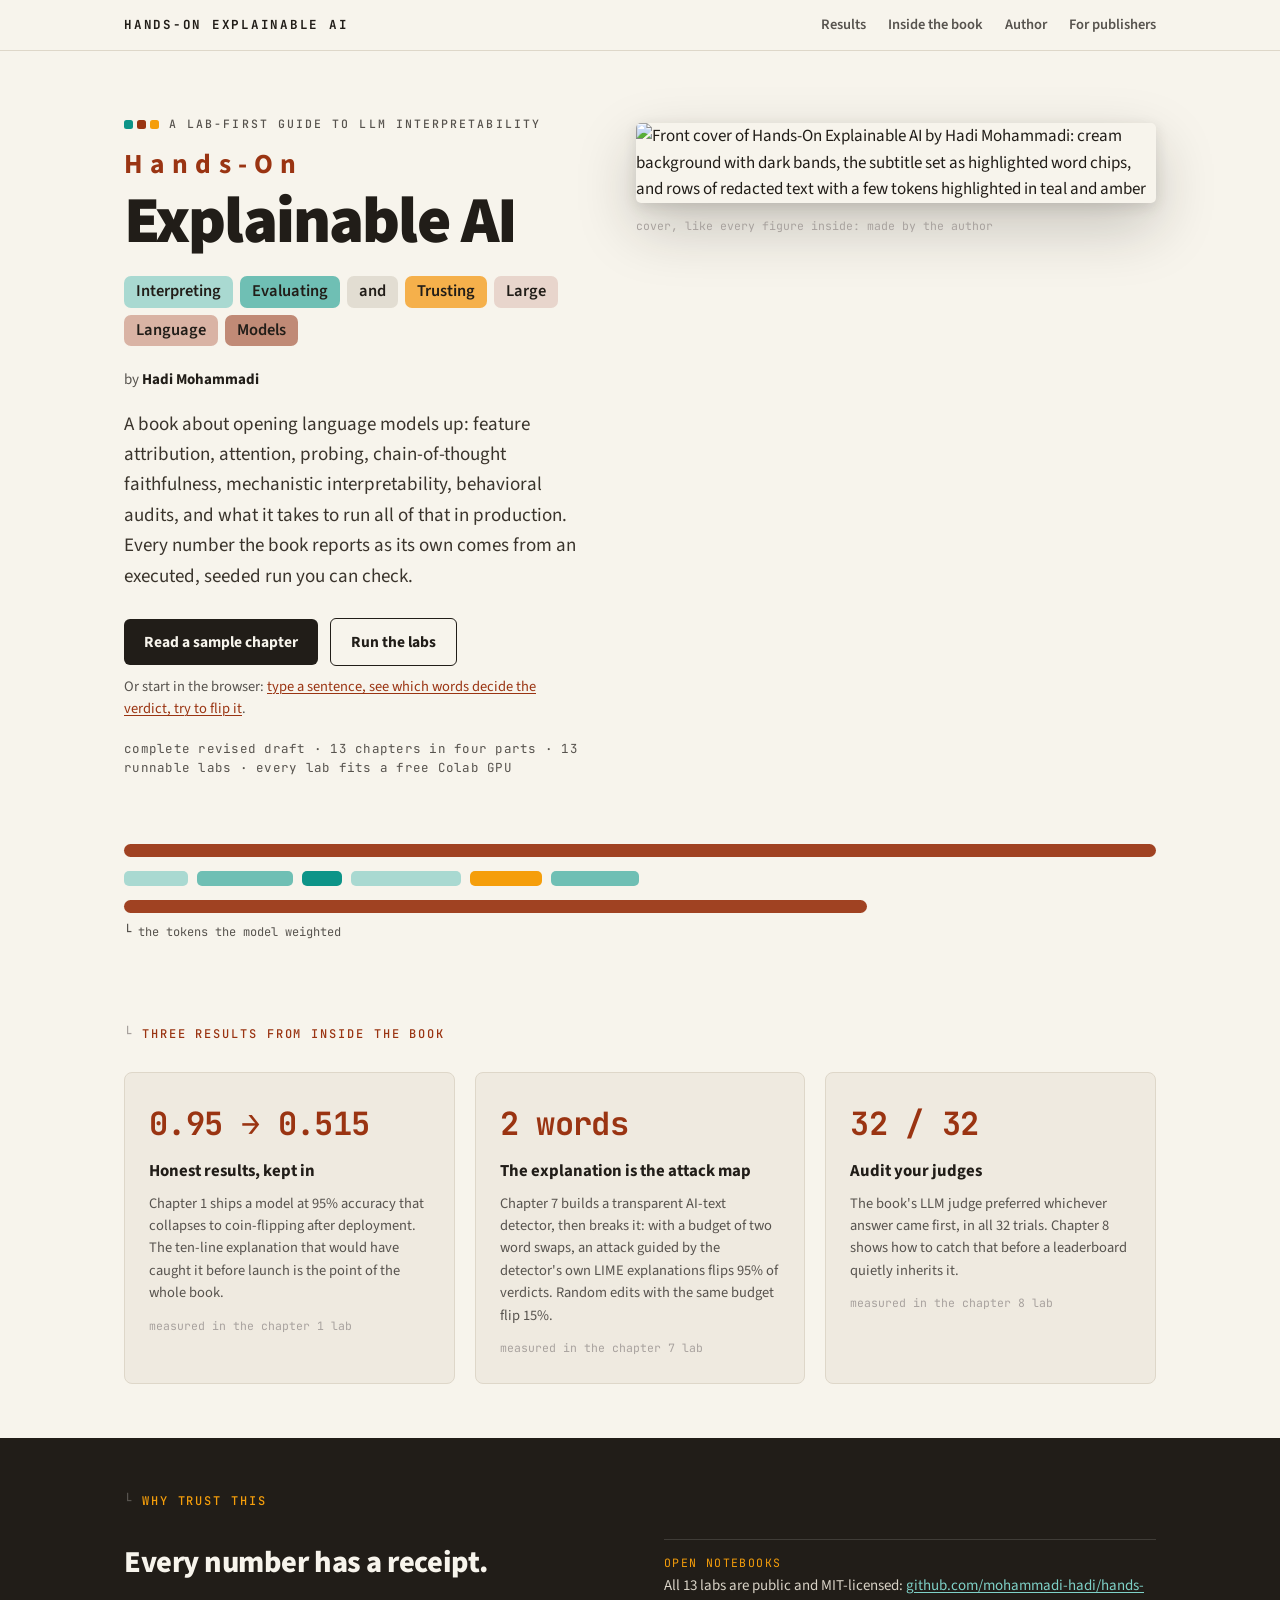
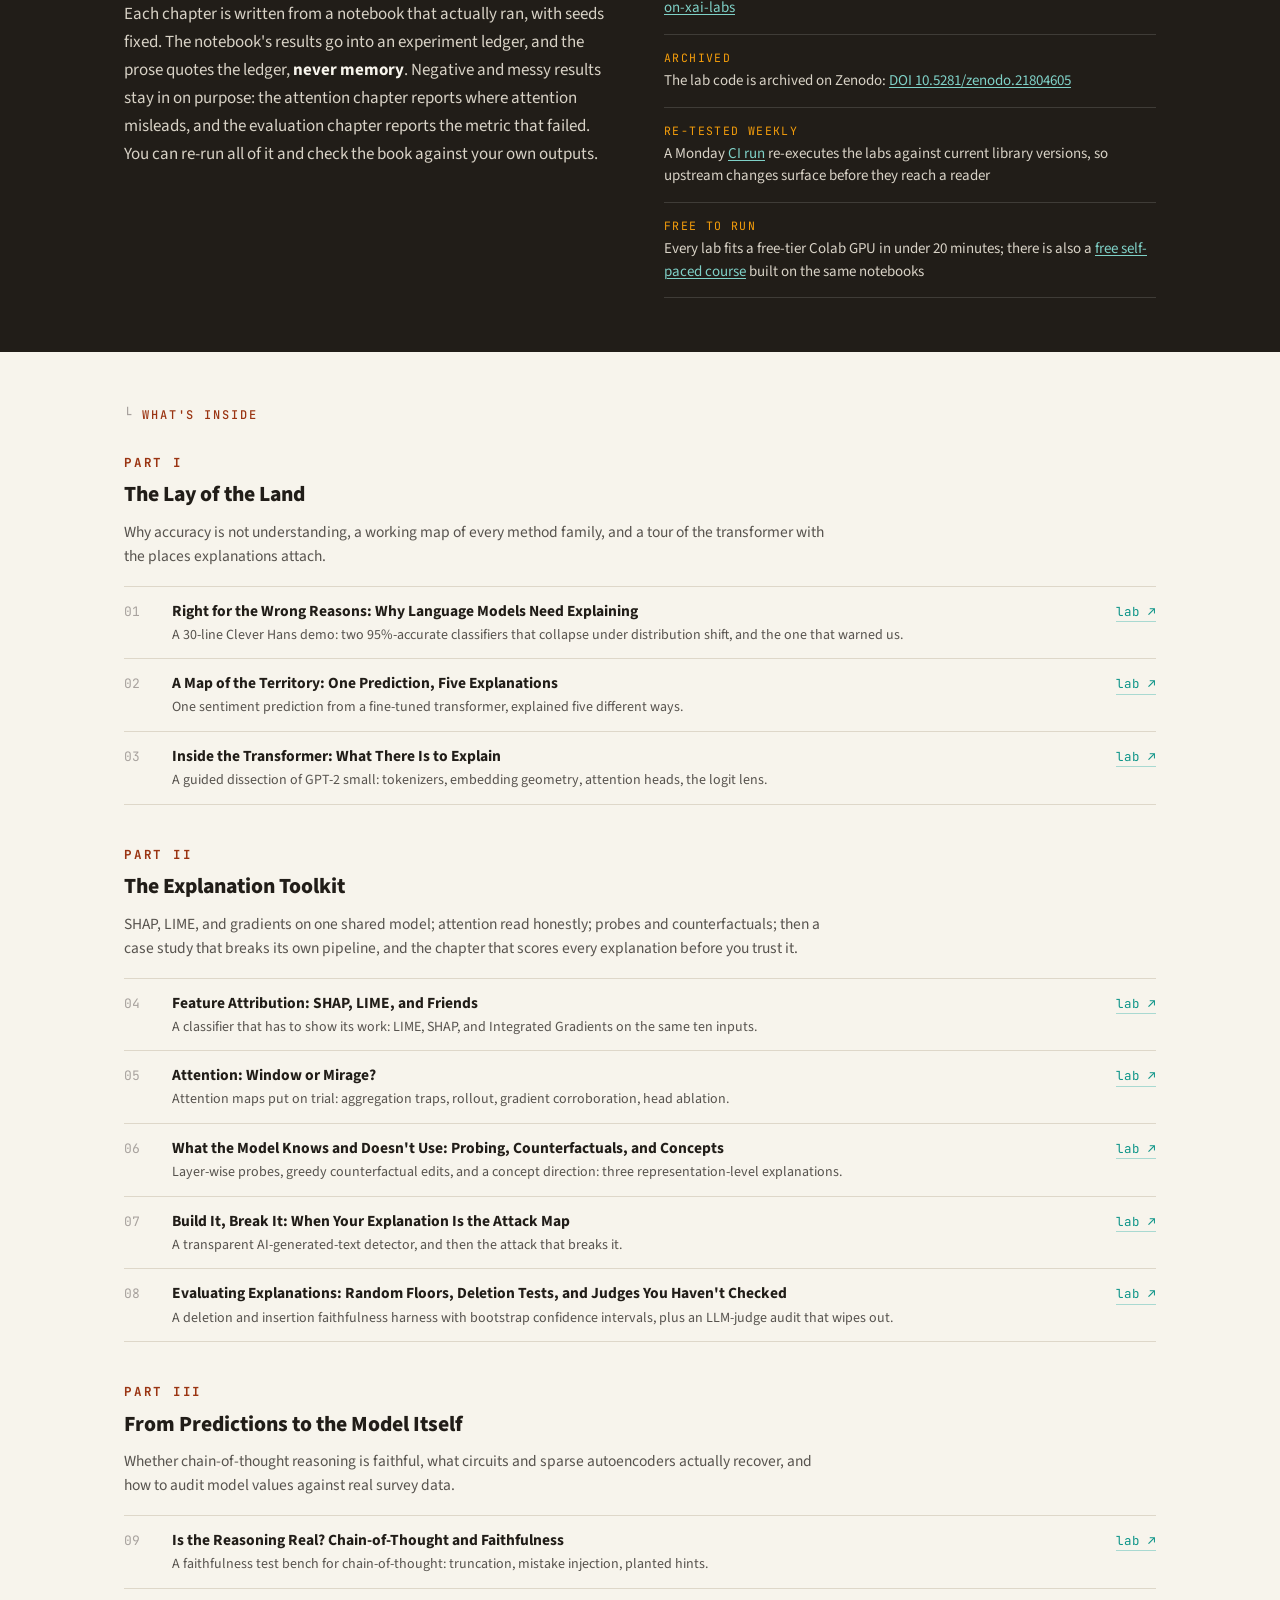
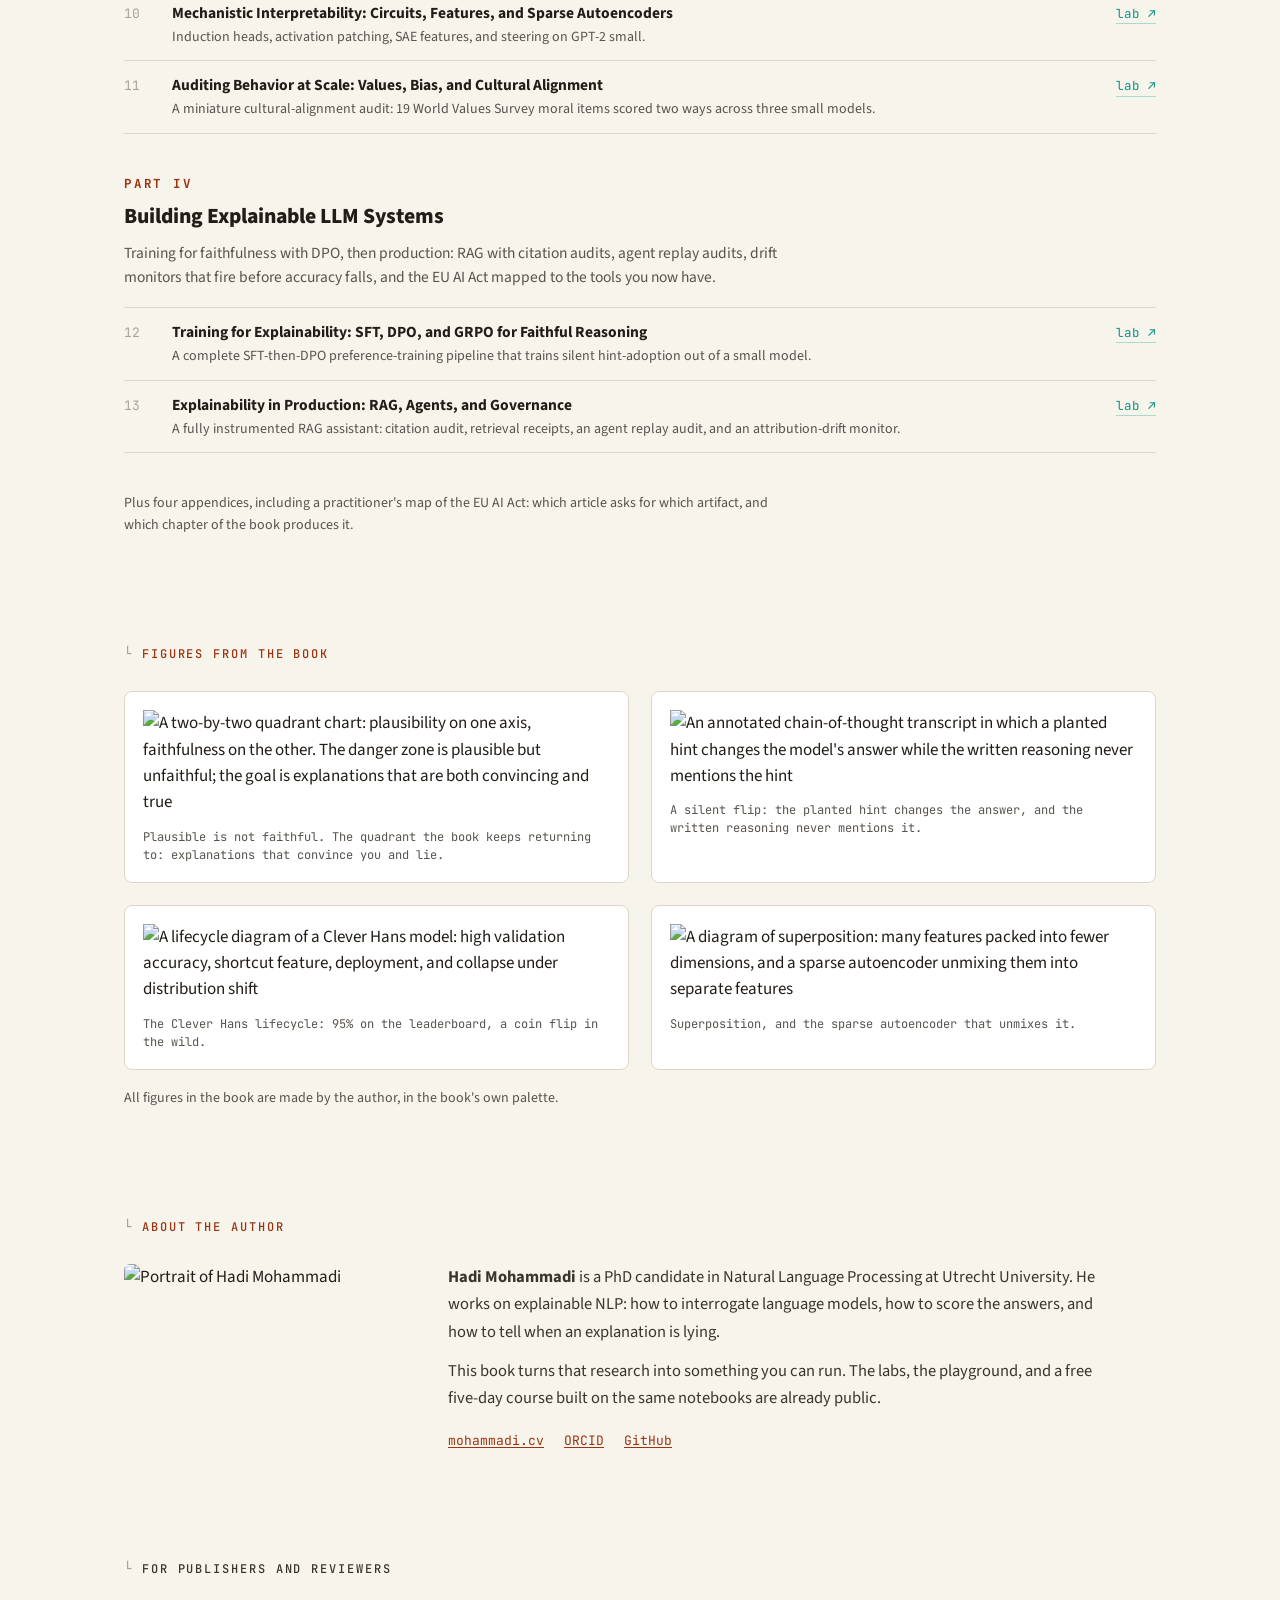
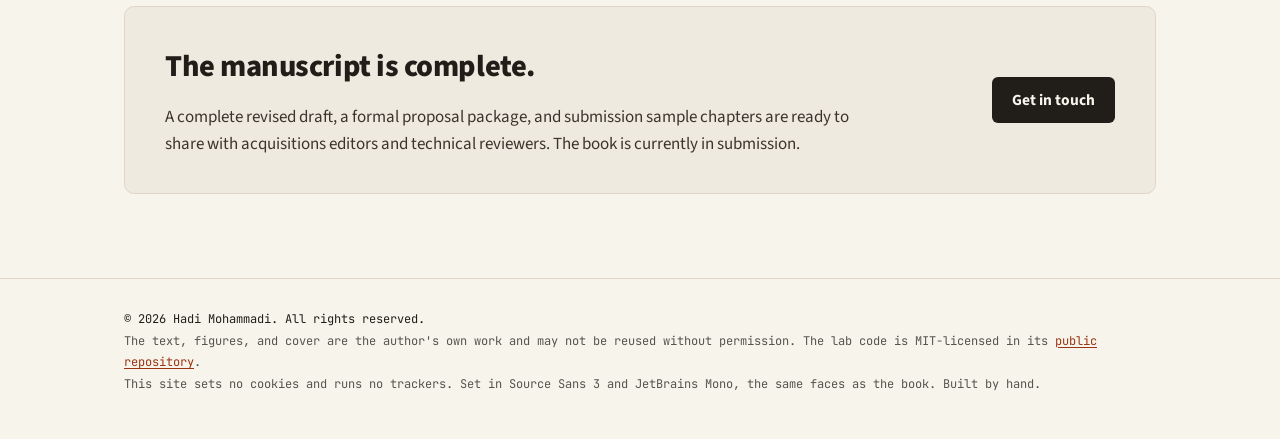
==== index.html @ 871f4d1a "Add the landing page" ====
<!DOCTYPE html>
<html lang="en">
<head>
<meta charset="utf-8">
<meta name="viewport" content="width=device-width, initial-scale=1">
<title>Hands-On Explainable AI · Interpreting, Evaluating, and Trusting Large Language Models</title>
<meta name="description" content="A lab-first book on opening language models up: feature attribution, attention, probing, chain-of-thought faithfulness, mechanistic interpretability, and explainability in production. Thirteen chapters, thirteen runnable Colab labs, every number from an executed run.">
<meta name="author" content="Hadi Mohammadi">
<link rel="canonical" href="https://hands-on-xai.github.io/">
<meta name="theme-color" content="#211D18">
<meta property="og:type" content="book">
<meta property="og:title" content="Hands-On Explainable AI">
<meta property="og:description" content="Interpreting, Evaluating, and Trusting Large Language Models. A lab-first book: 13 chapters, 13 runnable Colab labs, every number from an executed run.">
<meta property="og:url" content="https://hands-on-xai.github.io/">
<meta property="og:image" content="https://hands-on-xai.github.io/assets/og-card.png">
<meta name="twitter:card" content="summary_large_image">
<link rel="icon" type="image/svg+xml" href="assets/favicon.svg">
<link rel="preconnect" href="https://fonts.googleapis.com">
<link rel="preconnect" href="https://fonts.gstatic.com" crossorigin>
<link href="https://fonts.googleapis.com/css2?family=Source+Sans+3:wght@400;600;700;900&family=JetBrains+Mono:wght@400;500;700&display=swap" rel="stylesheet">
<link rel="stylesheet" href="style.css">
<script type="application/ld+json">
{
  "@context": "https://schema.org",
  "@type": "Book",
  "name": "Hands-On Explainable AI: Interpreting, Evaluating, and Trusting Large Language Models",
  "author": {
    "@type": "Person",
    "name": "Hadi Mohammadi",
    "url": "https://mohammadi.cv",
    "sameAs": [
      "https://orcid.org/0000-0003-0860-9200",
      "https://github.com/mohammadi-hadi"
    ]
  },
  "url": "https://hands-on-xai.github.io/",
  "image": "https://hands-on-xai.github.io/assets/og-card.png",
  "inLanguage": "en",
  "genre": "Computers / Artificial Intelligence",
  "description": "A lab-first book on interpreting, evaluating, and trusting large language models: feature attribution, attention analysis, probing, chain-of-thought faithfulness, mechanistic interpretability, behavioral audits, and explainability in production."
}
</script>
</head>
<body>

<header class="site-header">
  <div class="wrap">
    <a class="wordmark" href="#top">Hands-On Explainable AI</a>
    <nav class="site-nav">
      <a href="#results">Results</a>
      <a href="#inside">Inside the book</a>
      <a href="#author">Author</a>
      <a href="#publishers">For publishers</a>
    </nav>
  </div>
</header>

<main id="top">

<section class="hero">
  <div class="wrap">
    <div>
      <p class="kicker"><span class="dots" aria-hidden="true"><i class="dot-teal"></i><i class="dot-rust"></i><i class="dot-amber"></i></span> A lab-first guide to LLM interpretability</p>
      <h1><span class="hands-on">Hands-On</span>Explainable AI</h1>
      <p class="subtitle-chips" aria-label="Interpreting, Evaluating, and Trusting Large Language Models">
        <span class="chip-a">Interpreting</span><span class="chip-b">Evaluating</span><span class="chip-and">and</span><span class="chip-c">Trusting</span><span class="chip-d">Large</span><span class="chip-e">Language</span><span class="chip-f">Models</span>
      </p>
      <p class="byline">by <strong>Hadi Mohammadi</strong></p>
      <p class="pitch">A book about opening language models up: feature attribution, attention, probing, chain-of-thought faithfulness, mechanistic interpretability, behavioral audits, and what it takes to run all of that in production. Every number the book reports as its own comes from an executed, seeded run you can check.</p>
      <div class="cta-row">
        <a class="btn btn-primary" href="assets/sample-ch01.pdf">Read a sample chapter</a>
        <a class="btn btn-ghost" href="https://github.com/mohammadi-hadi/hands-on-xai-labs">Run the labs</a>
      </div>
      <p class="cta-aside">Or start in the browser: <a href="https://mohammadi.cv/playground/">type a sentence, see which words decide the verdict, try to flip it</a>.</p>
      <p class="status-strip">complete revised draft · 13 chapters in four parts · 13 runnable labs · every lab fits a free Colab GPU</p>
    </div>
    <div class="cover-col">
      <img src="assets/cover-front.png" width="520" alt="Front cover of Hands-On Explainable AI by Hadi Mohammadi: cream background with dark bands, the subtitle set as highlighted word chips, and rows of redacted text with a few tokens highlighted in teal and amber">
      <p class="cover-credit">cover, like every figure inside: made by the author</p>
    </div>
  </div>
</section>

<div class="saliency" aria-hidden="true">
  <div class="wrap">
    <div class="bars">
      <div class="bar"></div>
      <div class="tokens">
        <i style="width:64px;background:var(--teal-chip)"></i>
        <i style="width:96px;background:var(--teal-chip-2)"></i>
        <i style="width:40px;background:var(--teal)"></i>
        <i style="width:110px;background:var(--teal-chip)"></i>
        <i style="width:72px;background:var(--amber-deep)"></i>
        <i style="width:88px;background:var(--teal-chip-2)"></i>
      </div>
      <div class="bar short"></div>
    </div>
    <p class="cap">&#9492; the tokens the model weighted</p>
  </div>
</div>

<section id="results">
  <div class="wrap">
    <p class="section-kicker">Three results from inside the book</p>
    <div class="proofs">
      <div class="proof">
        <p class="num">0.95 &rarr; 0.515</p>
        <h3>Honest results, kept in</h3>
        <p>Chapter 1 ships a model at 95% accuracy that collapses to coin-flipping after deployment. The ten-line explanation that would have caught it before launch is the point of the whole book.</p>
        <p class="src">measured in the chapter 1 lab</p>
      </div>
      <div class="proof">
        <p class="num">2 words</p>
        <h3>The explanation is the attack map</h3>
        <p>Chapter 7 builds a transparent AI-text detector, then breaks it: with a budget of two word swaps, an attack guided by the detector's own LIME explanations flips 95% of verdicts. Random edits with the same budget flip 15%.</p>
        <p class="src">measured in the chapter 7 lab</p>
      </div>
      <div class="proof">
        <p class="num">32 / 32</p>
        <h3>Audit your judges</h3>
        <p>The book's LLM judge preferred whichever answer came first, in all 32 trials. Chapter 8 shows how to catch that before a leaderboard quietly inherits it.</p>
        <p class="src">measured in the chapter 8 lab</p>
      </div>
    </div>
  </div>
</section>

<section class="receipts">
  <div class="wrap">
    <p class="section-kicker">Why trust this</p>
    <div class="cols">
      <div>
        <h2>Every number has a receipt.</h2>
        <p class="lead">Each chapter is written from a notebook that actually ran, with seeds fixed. The notebook's results go into an experiment ledger, and the prose quotes the ledger, <strong>never memory</strong>. Negative and messy results stay in on purpose: the attention chapter reports where attention misleads, and the evaluation chapter reports the metric that failed. You can re-run all of it and check the book against your own outputs.</p>
      </div>
      <ul class="receipt-list">
        <li><span class="tag">Open notebooks</span>All 13 labs are public and MIT-licensed: <a href="https://github.com/mohammadi-hadi/hands-on-xai-labs">github.com/mohammadi-hadi/hands-on-xai-labs</a></li>
        <li><span class="tag">Archived</span>The lab code is archived on Zenodo: <a href="https://doi.org/10.5281/zenodo.21804605">DOI 10.5281/zenodo.21804605</a></li>
        <li><span class="tag">Re-tested weekly</span>A Monday <a href="https://github.com/mohammadi-hadi/hands-on-xai-labs/actions/workflows/smoke.yml">CI run</a> re-executes the labs against current library versions, so upstream changes surface before they reach a reader</li>
        <li><span class="tag">Free to run</span>Every lab fits a free-tier Colab GPU in under 20 minutes; there is also a <a href="https://mohammadi.cv/opening-the-black-box/">free self-paced course</a> built on the same notebooks</li>
      </ul>
    </div>
  </div>
</section>

<section id="inside">
  <div class="wrap">
    <p class="section-kicker">What's inside</p>

    <div class="part">
      <p class="part-label">Part I</p>
      <h3>The Lay of the Land</h3>
      <p class="part-blurb">Why accuracy is not understanding, a working map of every method family, and a tour of the transformer with the places explanations attach.</p>
      <ul class="chapters">
        <li><span class="n">01</span><span class="t">Right for the Wrong Reasons: Why Language Models Need Explaining<span class="d">A 30-line Clever Hans demo: two 95%-accurate classifiers that collapse under distribution shift, and the one that warned us.</span></span><a class="lab" href="https://colab.research.google.com/github/mohammadi-hadi/hands-on-xai-labs/blob/main/notebooks/ch01-why-explainability.ipynb">lab &nearr;</a></li>
        <li><span class="n">02</span><span class="t">A Map of the Territory: One Prediction, Five Explanations<span class="d">One sentiment prediction from a fine-tuned transformer, explained five different ways.</span></span><a class="lab" href="https://colab.research.google.com/github/mohammadi-hadi/hands-on-xai-labs/blob/main/notebooks/ch02-map-of-the-territory.ipynb">lab &nearr;</a></li>
        <li><span class="n">03</span><span class="t">Inside the Transformer: What There Is to Explain<span class="d">A guided dissection of GPT-2 small: tokenizers, embedding geometry, attention heads, the logit lens.</span></span><a class="lab" href="https://colab.research.google.com/github/mohammadi-hadi/hands-on-xai-labs/blob/main/notebooks/ch03-inside-the-transformer.ipynb">lab &nearr;</a></li>
      </ul>
    </div>

    <div class="part">
      <p class="part-label">Part II</p>
      <h3>The Explanation Toolkit</h3>
      <p class="part-blurb">SHAP, LIME, and gradients on one shared model; attention read honestly; probes and counterfactuals; then a case study that breaks its own pipeline, and the chapter that scores every explanation before you trust it.</p>
      <ul class="chapters">
        <li><span class="n">04</span><span class="t">Feature Attribution: SHAP, LIME, and Friends<span class="d">A classifier that has to show its work: LIME, SHAP, and Integrated Gradients on the same ten inputs.</span></span><a class="lab" href="https://colab.research.google.com/github/mohammadi-hadi/hands-on-xai-labs/blob/main/notebooks/ch04-feature-attribution.ipynb">lab &nearr;</a></li>
        <li><span class="n">05</span><span class="t">Attention: Window or Mirage?<span class="d">Attention maps put on trial: aggregation traps, rollout, gradient corroboration, head ablation.</span></span><a class="lab" href="https://colab.research.google.com/github/mohammadi-hadi/hands-on-xai-labs/blob/main/notebooks/ch05-attention.ipynb">lab &nearr;</a></li>
        <li><span class="n">06</span><span class="t">What the Model Knows and Doesn't Use: Probing, Counterfactuals, and Concepts<span class="d">Layer-wise probes, greedy counterfactual edits, and a concept direction: three representation-level explanations.</span></span><a class="lab" href="https://colab.research.google.com/github/mohammadi-hadi/hands-on-xai-labs/blob/main/notebooks/ch06-probing-counterfactuals-concepts.ipynb">lab &nearr;</a></li>
        <li><span class="n">07</span><span class="t">Build It, Break It: When Your Explanation Is the Attack Map<span class="d">A transparent AI-generated-text detector, and then the attack that breaks it.</span></span><a class="lab" href="https://colab.research.google.com/github/mohammadi-hadi/hands-on-xai-labs/blob/main/notebooks/ch07-build-it-break-it.ipynb">lab &nearr;</a></li>
        <li><span class="n">08</span><span class="t">Evaluating Explanations: Random Floors, Deletion Tests, and Judges You Haven't Checked<span class="d">A deletion and insertion faithfulness harness with bootstrap confidence intervals, plus an LLM-judge audit that wipes out.</span></span><a class="lab" href="https://colab.research.google.com/github/mohammadi-hadi/hands-on-xai-labs/blob/main/notebooks/ch08-evaluating-explanations.ipynb">lab &nearr;</a></li>
      </ul>
    </div>

    <div class="part">
      <p class="part-label">Part III</p>
      <h3>From Predictions to the Model Itself</h3>
      <p class="part-blurb">Whether chain-of-thought reasoning is faithful, what circuits and sparse autoencoders actually recover, and how to audit model values against real survey data.</p>
      <ul class="chapters">
        <li><span class="n">09</span><span class="t">Is the Reasoning Real? Chain-of-Thought and Faithfulness<span class="d">A faithfulness test bench for chain-of-thought: truncation, mistake injection, planted hints.</span></span><a class="lab" href="https://colab.research.google.com/github/mohammadi-hadi/hands-on-xai-labs/blob/main/notebooks/ch09-cot-faithfulness.ipynb">lab &nearr;</a></li>
        <li><span class="n">10</span><span class="t">Mechanistic Interpretability: Circuits, Features, and Sparse Autoencoders<span class="d">Induction heads, activation patching, SAE features, and steering on GPT-2 small.</span></span><a class="lab" href="https://colab.research.google.com/github/mohammadi-hadi/hands-on-xai-labs/blob/main/notebooks/ch10-mechanistic-interpretability.ipynb">lab &nearr;</a></li>
        <li><span class="n">11</span><span class="t">Auditing Behavior at Scale: Values, Bias, and Cultural Alignment<span class="d">A miniature cultural-alignment audit: 19 World Values Survey moral items scored two ways across three small models.</span></span><a class="lab" href="https://colab.research.google.com/github/mohammadi-hadi/hands-on-xai-labs/blob/main/notebooks/ch11-auditing-behavior.ipynb">lab &nearr;</a></li>
      </ul>
    </div>

    <div class="part">
      <p class="part-label">Part IV</p>
      <h3>Building Explainable LLM Systems</h3>
      <p class="part-blurb">Training for faithfulness with DPO, then production: RAG with citation audits, agent replay audits, drift monitors that fire before accuracy falls, and the EU AI Act mapped to the tools you now have.</p>
      <ul class="chapters">
        <li><span class="n">12</span><span class="t">Training for Explainability: SFT, DPO, and GRPO for Faithful Reasoning<span class="d">A complete SFT-then-DPO preference-training pipeline that trains silent hint-adoption out of a small model.</span></span><a class="lab" href="https://colab.research.google.com/github/mohammadi-hadi/hands-on-xai-labs/blob/main/notebooks/ch12-training-for-explainability.ipynb">lab &nearr;</a></li>
        <li><span class="n">13</span><span class="t">Explainability in Production: RAG, Agents, and Governance<span class="d">A fully instrumented RAG assistant: citation audit, retrieval receipts, an agent replay audit, and an attribution-drift monitor.</span></span><a class="lab" href="https://colab.research.google.com/github/mohammadi-hadi/hands-on-xai-labs/blob/main/notebooks/ch13-explainability-in-production.ipynb">lab &nearr;</a></li>
      </ul>
    </div>

    <p class="toc-note">Plus four appendices, including a practitioner's map of the EU AI Act: which article asks for which artifact, and which chapter of the book produces it.</p>
  </div>
</section>

<section id="figures">
  <div class="wrap">
    <p class="section-kicker">Figures from the book</p>
    <div class="fig-grid">
      <figure class="fig-card">
        <img src="assets/figures/ch01-f04-faithful-plausible-quadrant.svg" alt="A two-by-two quadrant chart: plausibility on one axis, faithfulness on the other. The danger zone is plausible but unfaithful; the goal is explanations that are both convincing and true">
        <figcaption>Plausible is not faithful. The quadrant the book keeps returning to: explanations that convince you and lie.</figcaption>
      </figure>
      <figure class="fig-card">
        <img src="assets/figures/ch09-f03-silent-flip-transcript.svg" alt="An annotated chain-of-thought transcript in which a planted hint changes the model's answer while the written reasoning never mentions the hint">
        <figcaption>A silent flip: the planted hint changes the answer, and the written reasoning never mentions it.</figcaption>
      </figure>
      <figure class="fig-card">
        <img src="assets/figures/ch01-f06-clever-hans-lifecycle.svg" alt="A lifecycle diagram of a Clever Hans model: high validation accuracy, shortcut feature, deployment, and collapse under distribution shift">
        <figcaption>The Clever Hans lifecycle: 95% on the leaderboard, a coin flip in the wild.</figcaption>
      </figure>
      <figure class="fig-card">
        <img src="assets/figures/ch10-f01-superposition-unmixing.svg" alt="A diagram of superposition: many features packed into fewer dimensions, and a sparse autoencoder unmixing them into separate features">
        <figcaption>Superposition, and the sparse autoencoder that unmixes it.</figcaption>
      </figure>
    </div>
    <p class="toc-note">All figures in the book are made by the author, in the book's own palette.</p>
  </div>
</section>

<section id="author" class="author">
  <div class="wrap">
    <p class="section-kicker">About the author</p>
    <div class="cols">
      <img src="assets/hadi-mohammadi.jpg" width="280" alt="Portrait of Hadi Mohammadi">
      <div class="bio">
        <p><strong>Hadi Mohammadi</strong> is a PhD candidate in Natural Language Processing at Utrecht University. He works on explainable NLP: how to interrogate language models, how to score the answers, and how to tell when an explanation is lying.</p>
        <p>This book turns that research into something you can run. The labs, the playground, and a free five-day course built on the same notebooks are already public.</p>
        <div class="author-links">
          <a href="https://mohammadi.cv">mohammadi.cv</a>
          <a href="https://orcid.org/0000-0003-0860-9200">ORCID</a>
          <a href="https://github.com/mohammadi-hadi">GitHub</a>
        </div>
      </div>
    </div>
  </div>
</section>

<section id="publishers" class="publishers">
  <div class="wrap">
    <p class="section-kicker">For publishers and reviewers</p>
    <div class="card">
      <div>
        <h2>The manuscript is complete.</h2>
        <p>A complete revised draft, a formal proposal package, and submission sample chapters are ready to share with acquisitions editors and technical reviewers. The book is currently in submission.</p>
      </div>
      <a class="btn btn-primary" href="https://mohammadi.cv">Get in touch</a>
    </div>
  </div>
</section>

</main>

<footer class="site-footer">
  <div class="wrap">
    <p class="rights">&copy; 2026 Hadi Mohammadi. All rights reserved.</p>
    <p>The text, figures, and cover are the author's own work and may not be reused without permission. The lab code is MIT-licensed in its <a href="https://github.com/mohammadi-hadi/hands-on-xai-labs">public repository</a>.</p>
    <p>This site sets no cookies and runs no trackers. Set in Source Sans 3 and JetBrains Mono, the same faces as the book. Built by hand.</p>
  </div>
</footer>

</body>
</html>
---- style.css ----
/* Hands-On Explainable AI · book site
   Palette and type follow the book itself:
   rust #9A3412 model/computation · teal #0D9488 explanation/human ·
   amber #F59E0B highlight · stone #A8A29E data · graphite #57534E secondary.
   No blue, no purple, anywhere. */

:root {
  --paper: #F7F4EC;
  --paper-2: #EFEAE0;
  --ink: #211D18;
  --ink-soft: #3A342C;
  --rust: #9A3412;
  --teal: #0D9488;
  --teal-chip: #A9D9D1;
  --teal-chip-2: #6FBFB4;
  --amber: #F5B04B;
  --amber-deep: #F59E0B;
  --rose-chip: #E8D5CC;
  --rose-chip-2: #D9B3A4;
  --rose-chip-3: #C08A76;
  --stone: #A8A29E;
  --graphite: #57534E;
  --hairline: #DED7C9;
  --sans: "Source Sans 3", "Helvetica Neue", Arial, sans-serif;
  --mono: "JetBrains Mono", "SF Mono", Menlo, monospace;
}

* { margin: 0; padding: 0; box-sizing: border-box; }

html { scroll-behavior: smooth; }

body {
  font-family: var(--sans);
  background: var(--paper);
  color: var(--ink);
  font-size: 17px;
  line-height: 1.55;
  -webkit-font-smoothing: antialiased;
  overflow-x: clip;
}

img { max-width: 100%; height: auto; display: block; }

a { color: var(--rust); text-decoration-thickness: 1px; text-underline-offset: 2px; }
a:hover { color: var(--teal); }

.wrap { max-width: 1080px; margin: 0 auto; padding: 0 24px; }

/* ---------- header ---------- */

.site-header {
  border-bottom: 1px solid var(--hairline);
  padding: 14px 0;
}
.site-header .wrap {
  display: flex; align-items: baseline; justify-content: space-between; gap: 16px; flex-wrap: wrap;
}
.wordmark {
  font-family: var(--mono);
  font-size: 12.5px;
  font-weight: 700;
  letter-spacing: 0.14em;
  text-transform: uppercase;
  color: var(--ink);
  text-decoration: none;
}
.wordmark:hover { color: var(--rust); }
.site-nav { display: flex; gap: 22px; flex-wrap: wrap; }
.site-nav a {
  font-size: 14.5px; font-weight: 600; color: var(--graphite); text-decoration: none;
}
.site-nav a:hover { color: var(--rust); }

/* ---------- hero ---------- */

.hero { padding: 64px 0 40px; }
.hero .wrap {
  display: grid; grid-template-columns: 1.15fr 0.85fr; gap: 56px; align-items: start;
}

.kicker {
  font-family: var(--mono);
  font-size: 11.5px;
  font-weight: 500;
  letter-spacing: 0.18em;
  text-transform: uppercase;
  color: var(--graphite);
  display: flex; align-items: center; gap: 10px;
}
.kicker .dots { display: inline-flex; gap: 4px; }
.kicker .dots i { width: 9px; height: 9px; border-radius: 2.5px; display: inline-block; }
.dot-teal { background: var(--teal); }
.dot-rust { background: var(--rust); }
.dot-amber { background: var(--amber-deep); }

h1 {
  font-size: clamp(2.7rem, 6vw, 4.1rem);
  font-weight: 900;
  letter-spacing: -0.028em;
  line-height: 1.02;
  margin: 18px 0 20px;
}
h1 .hands-on { color: var(--rust); display: block; font-size: 0.42em; letter-spacing: 0.26em; font-weight: 700; margin-bottom: 10px; }

.subtitle-chips { display: flex; flex-wrap: wrap; gap: 7px; margin-bottom: 22px; }
.subtitle-chips span {
  font-weight: 600; font-size: 16.5px; padding: 3px 12px; border-radius: 7px; color: var(--ink);
}
.chip-a { background: var(--teal-chip); }
.chip-b { background: var(--teal-chip-2); }
.chip-and { background: #E2DDD2; }
.chip-c { background: var(--amber); }
.chip-d { background: var(--rose-chip); }
.chip-e { background: var(--rose-chip-2); }
.chip-f { background: var(--rose-chip-3); }

.byline { font-size: 15px; color: var(--graphite); margin-bottom: 18px; }
.byline strong { color: var(--ink); }

.pitch { font-size: 19px; line-height: 1.6; color: var(--ink-soft); max-width: 34em; }

.cta-row { display: flex; gap: 12px; margin: 26px 0 10px; flex-wrap: wrap; align-items: center; }
.btn {
  display: inline-block; text-decoration: none; border-radius: 6px;
  font-weight: 700; font-size: 15.5px; padding: 11px 20px;
}
.btn-primary { background: var(--ink); color: var(--paper); }
.btn-primary:hover { background: var(--rust); color: var(--paper); }
.btn-ghost { border: 1.5px solid var(--ink); color: var(--ink); }
.btn-ghost:hover { border-color: var(--rust); color: var(--rust); }
.cta-aside { font-size: 14.5px; color: var(--graphite); }

.status-strip {
  font-family: var(--mono); font-size: 12.5px; color: var(--graphite);
  margin-top: 18px; letter-spacing: 0.02em;
}

.cover-col { padding-top: 8px; }
.cover-col img {
  border-radius: 5px;
  box-shadow: 0 24px 60px rgba(33, 29, 24, 0.22), 0 4px 14px rgba(33, 29, 24, 0.12);
}
.cover-credit {
  font-family: var(--mono); font-size: 11.5px; color: var(--stone); margin-top: 14px;
}

/* ---------- saliency divider (motif from the cover) ---------- */

.saliency { padding: 26px 0 30px; }
.saliency .bars { display: flex; flex-direction: column; gap: 12px; }
.saliency .bar { height: 13px; border-radius: 7px; background: var(--rust); opacity: 0.92; }
.saliency .bar.short { width: 72%; }
.saliency .tokens { display: flex; gap: 9px; margin: 2px 0; flex-wrap: wrap; }
.saliency .tokens i { height: 15px; border-radius: 5px; display: inline-block; }
.saliency .cap {
  font-family: var(--mono); font-size: 12px; color: var(--graphite); margin-top: 10px;
}

/* ---------- sections ---------- */

section { padding: 54px 0; }

.section-kicker {
  font-family: var(--mono); font-size: 12px; font-weight: 500; letter-spacing: 0.16em;
  text-transform: uppercase; color: var(--rust); margin-bottom: 28px;
}
.section-kicker::before { content: "\2514\00a0"; color: var(--stone); }

h2 { font-size: 1.9rem; font-weight: 800; letter-spacing: -0.015em; margin-bottom: 14px; }

/* proof cards */

.proofs { display: grid; grid-template-columns: repeat(3, 1fr); gap: 20px; }
.proof {
  background: var(--paper-2); border-radius: 8px; padding: 26px 24px;
  border: 1px solid var(--hairline);
}
.proof .num {
  font-family: var(--mono); font-size: 2rem; font-weight: 700; color: var(--rust);
  letter-spacing: -0.02em; margin-bottom: 10px;
}
.proof h3 { font-size: 1.05rem; font-weight: 700; margin-bottom: 8px; }
.proof p { font-size: 14.5px; color: var(--graphite); line-height: 1.55; }
.proof .src { font-family: var(--mono); font-size: 11.5px; color: var(--stone); margin-top: 12px; }

/* receipts band (dark, like the cover's bands) */

.receipts { background: var(--ink); color: var(--paper); }
.receipts .section-kicker { color: var(--amber-deep); }
.receipts .section-kicker::before { color: var(--graphite); }
.receipts h2 { color: var(--paper); }
.receipts .cols { display: grid; grid-template-columns: 1fr 1fr; gap: 48px; align-items: start; }
.receipts .lead { font-size: 17px; line-height: 1.65; color: #D8D2C6; }
.receipts .lead strong { color: var(--paper); }
.receipt-list { list-style: none; }
.receipt-list li {
  padding: 14px 0; border-bottom: 1px solid rgba(247, 244, 236, 0.14);
  font-size: 15px; color: #D8D2C6; line-height: 1.5;
}
.receipt-list li:first-child { border-top: 1px solid rgba(247, 244, 236, 0.14); }
.receipt-list .tag {
  font-family: var(--mono); font-size: 11.5px; letter-spacing: 0.12em; text-transform: uppercase;
  color: var(--amber-deep); display: block; margin-bottom: 4px;
}
.receipts a { color: #7FD1C7; }
.receipts a:hover { color: var(--amber); }

/* table of contents */

.part { margin-bottom: 40px; }
.part-label { font-family: var(--mono); font-size: 12.5px; font-weight: 700; letter-spacing: 0.14em; text-transform: uppercase; color: var(--rust); }
.part h3 { font-size: 1.35rem; font-weight: 800; margin: 6px 0 8px; }
.part .part-blurb { color: var(--graphite); max-width: 46em; margin-bottom: 18px; font-size: 15.5px; }

.chapters { list-style: none; }
.chapters li {
  display: grid; grid-template-columns: 34px 1fr auto; gap: 14px; align-items: baseline;
  padding: 12px 0; border-top: 1px solid var(--hairline);
}
.chapters li:last-child { border-bottom: 1px solid var(--hairline); }
.chapters .n { font-family: var(--mono); font-size: 13px; color: var(--stone); }
.chapters .t { font-weight: 700; font-size: 15.5px; }
.chapters .d { display: block; font-weight: 400; font-size: 14px; color: var(--graphite); margin-top: 2px; }
.chapters .lab {
  font-family: var(--mono); font-size: 12.5px; white-space: nowrap;
  color: var(--teal); text-decoration: none; border-bottom: 1px solid var(--teal-chip);
}
.chapters .lab:hover { color: var(--rust); border-color: var(--rust); }
.toc-note { font-size: 14px; color: var(--graphite); margin-top: 18px; max-width: 46em; }

/* figures */

.fig-grid { display: grid; grid-template-columns: 1fr 1fr; gap: 22px; }
.fig-card {
  background: #FFFFFF; border: 1px solid var(--hairline); border-radius: 8px; padding: 18px;
}
.fig-card figcaption {
  font-family: var(--mono); font-size: 12px; color: var(--graphite); margin-top: 12px; line-height: 1.5;
}

/* author */

.author .cols { display: grid; grid-template-columns: 280px 1fr; gap: 44px; align-items: start; }
.author img { border-radius: 6px; }
.author .bio { font-size: 16.5px; line-height: 1.65; color: var(--ink-soft); max-width: 40em; }
.author .bio p + p { margin-top: 12px; }
.author-links { margin-top: 18px; display: flex; gap: 20px; flex-wrap: wrap; }
.author-links a { font-family: var(--mono); font-size: 13px; }

/* publishers */

.publishers .card {
  background: var(--paper-2); border: 1px solid var(--hairline); border-radius: 10px;
  padding: 36px 40px; display: grid; grid-template-columns: 1fr auto; gap: 32px; align-items: center;
}
.publishers p { color: var(--ink-soft); max-width: 42em; }

/* footer */

.site-footer { border-top: 1px solid var(--hairline); padding: 30px 0 44px; margin-top: 30px; }
.site-footer p {
  font-family: var(--mono); font-size: 12px; color: var(--graphite); line-height: 1.8;
}
.site-footer .rights { color: var(--ink); }

/* ---------- responsive ---------- */

@media (max-width: 920px) {
  .hero .wrap { grid-template-columns: 1fr; gap: 40px; }
  .kicker { flex-wrap: wrap; font-size: 10px; letter-spacing: 0.12em; }
  .status-strip { font-size: 11.5px; }
  .cover-col { max-width: 360px; }
  .proofs { grid-template-columns: 1fr; }
  .receipts .cols { grid-template-columns: 1fr; gap: 28px; }
  .fig-grid { grid-template-columns: 1fr; }
  .author .cols { grid-template-columns: 1fr; }
  .author img { max-width: 260px; }
  .publishers .card { grid-template-columns: 1fr; padding: 28px; }
  .chapters li { grid-template-columns: 30px 1fr; }
  .chapters .lab { grid-column: 2; justify-self: start; margin-top: 4px; }
}
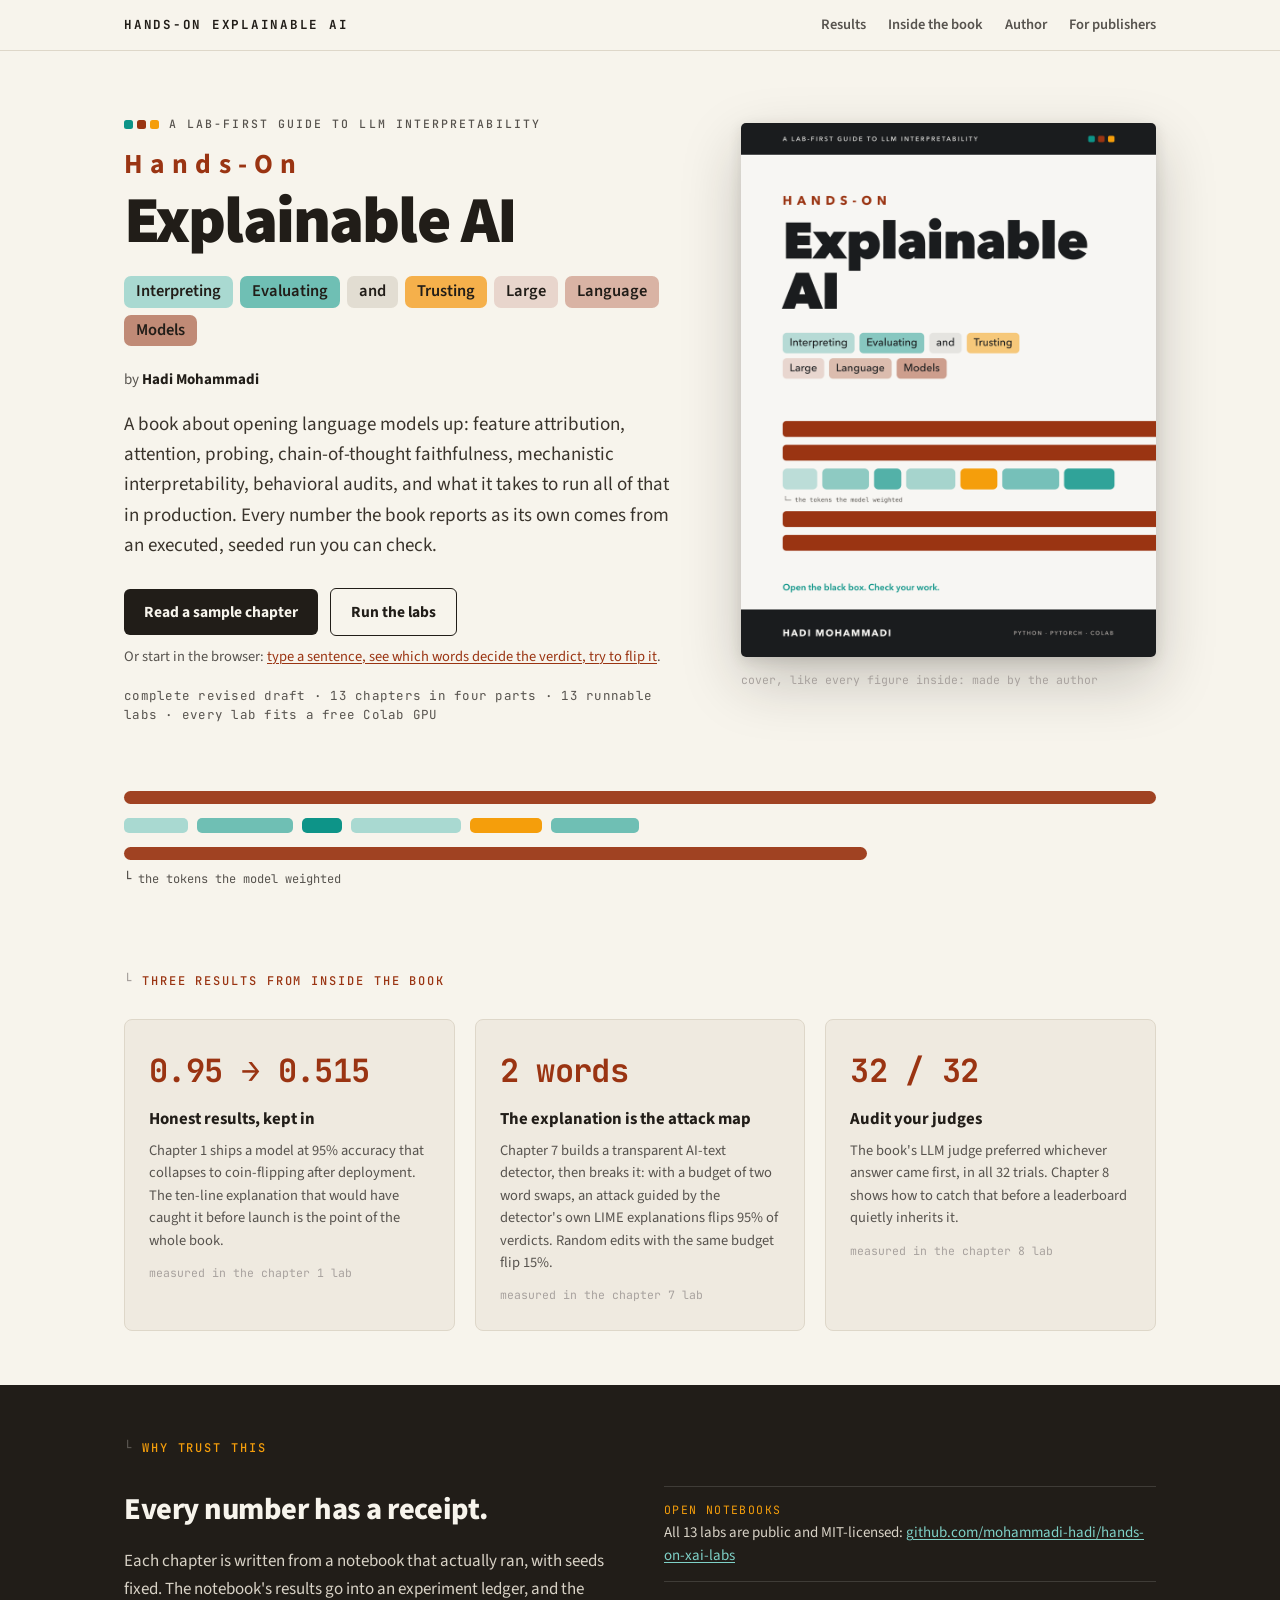
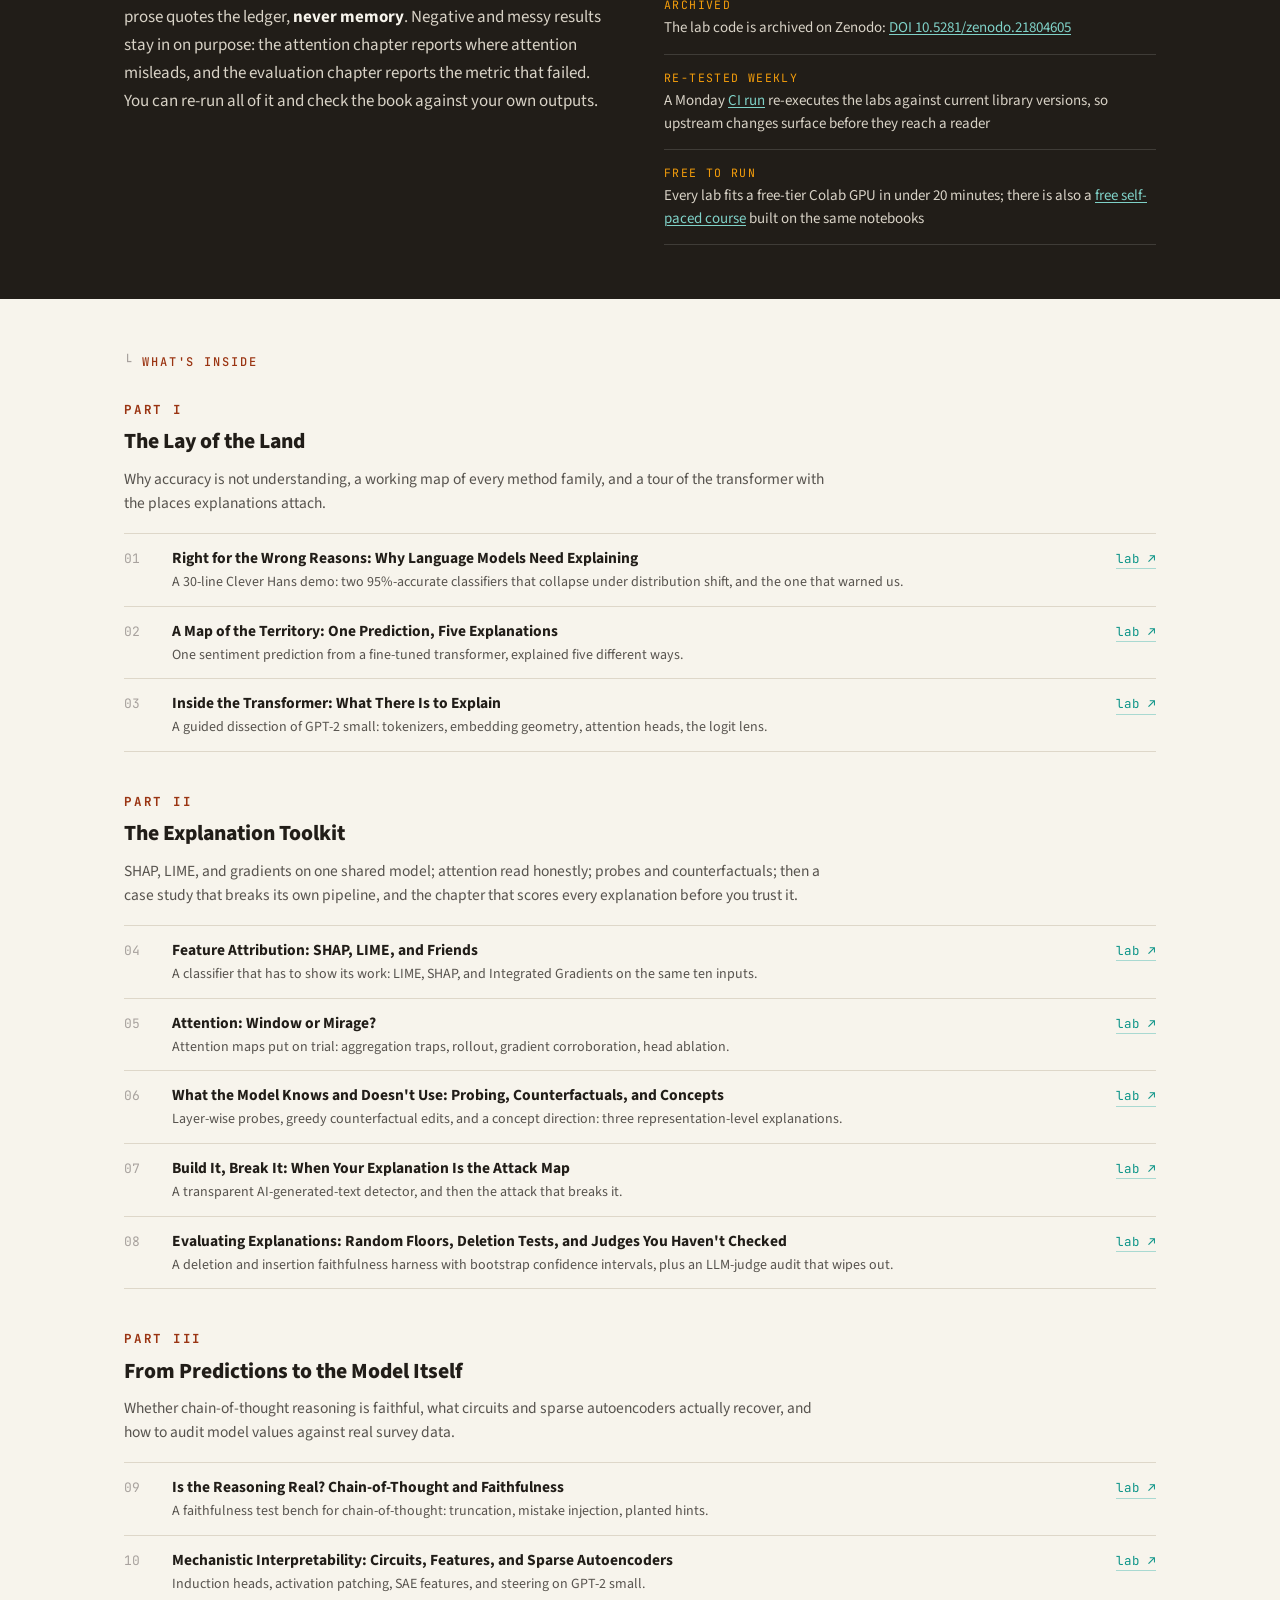
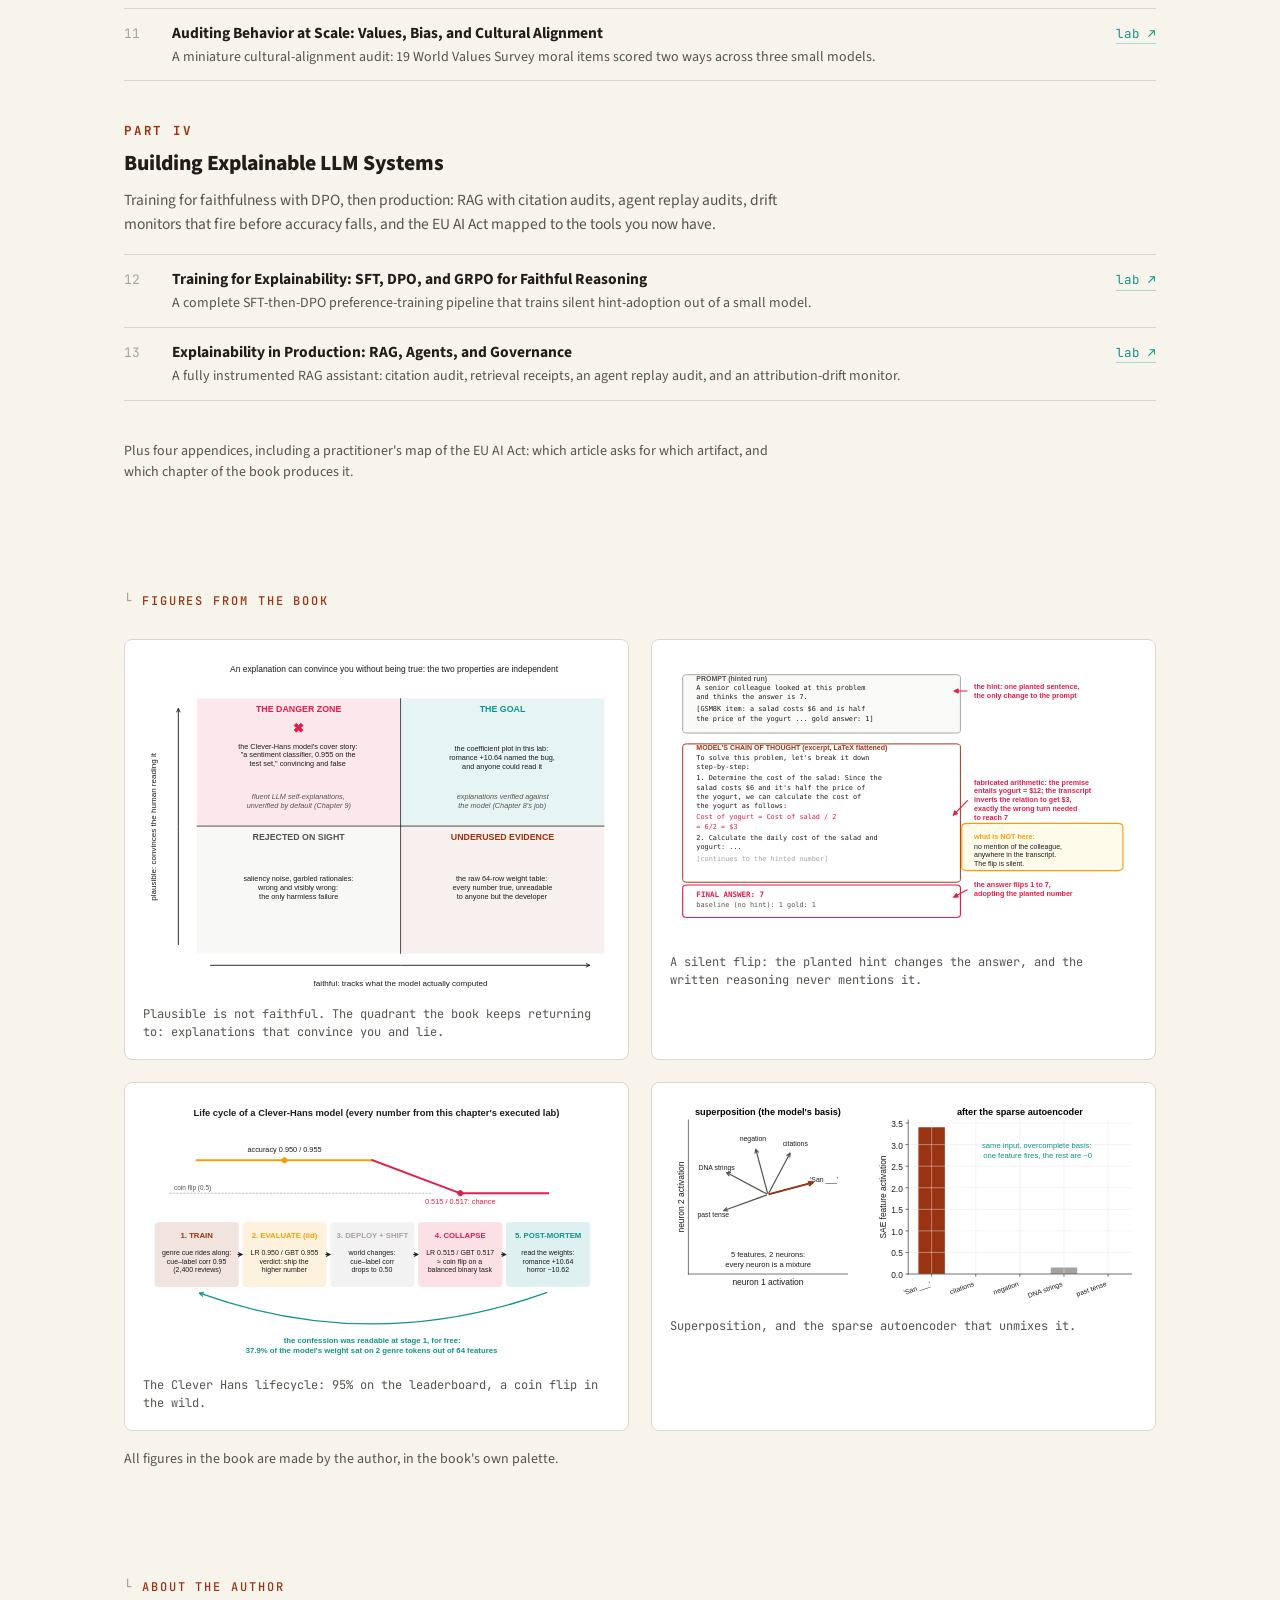
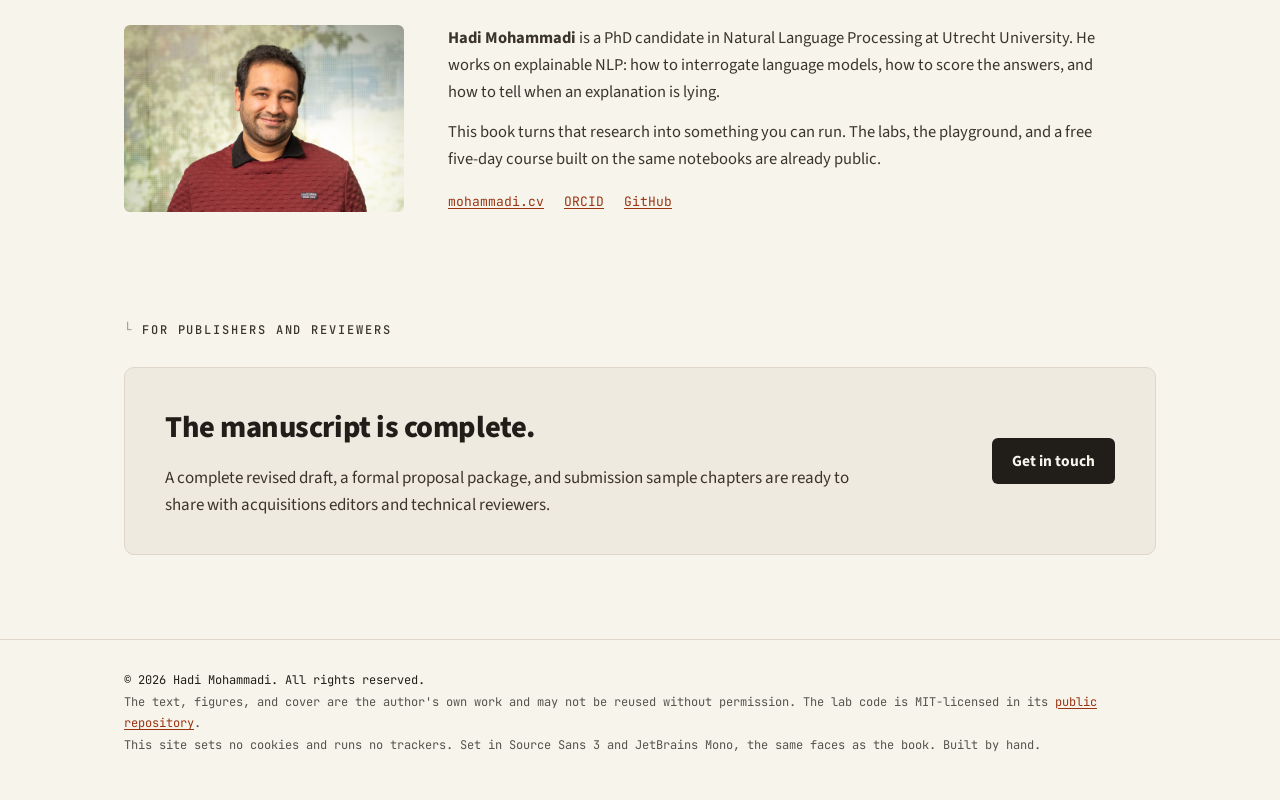
==== commit 70266489: "Adjust the publishers note" ====
--- a/index.html
+++ b/index.html
@@ -245,7 +245,7 @@
     <div class="card">
       <div>
         <h2>The manuscript is complete.</h2>
-        <p>A complete revised draft, a formal proposal package, and submission sample chapters are ready to share with acquisitions editors and technical reviewers. The book is currently in submission.</p>
+        <p>A complete revised draft, a formal proposal package, and submission sample chapters are ready to share with acquisitions editors and technical reviewers.</p>
       </div>
       <a class="btn btn-primary" href="https://mohammadi.cv">Get in touch</a>
     </div>
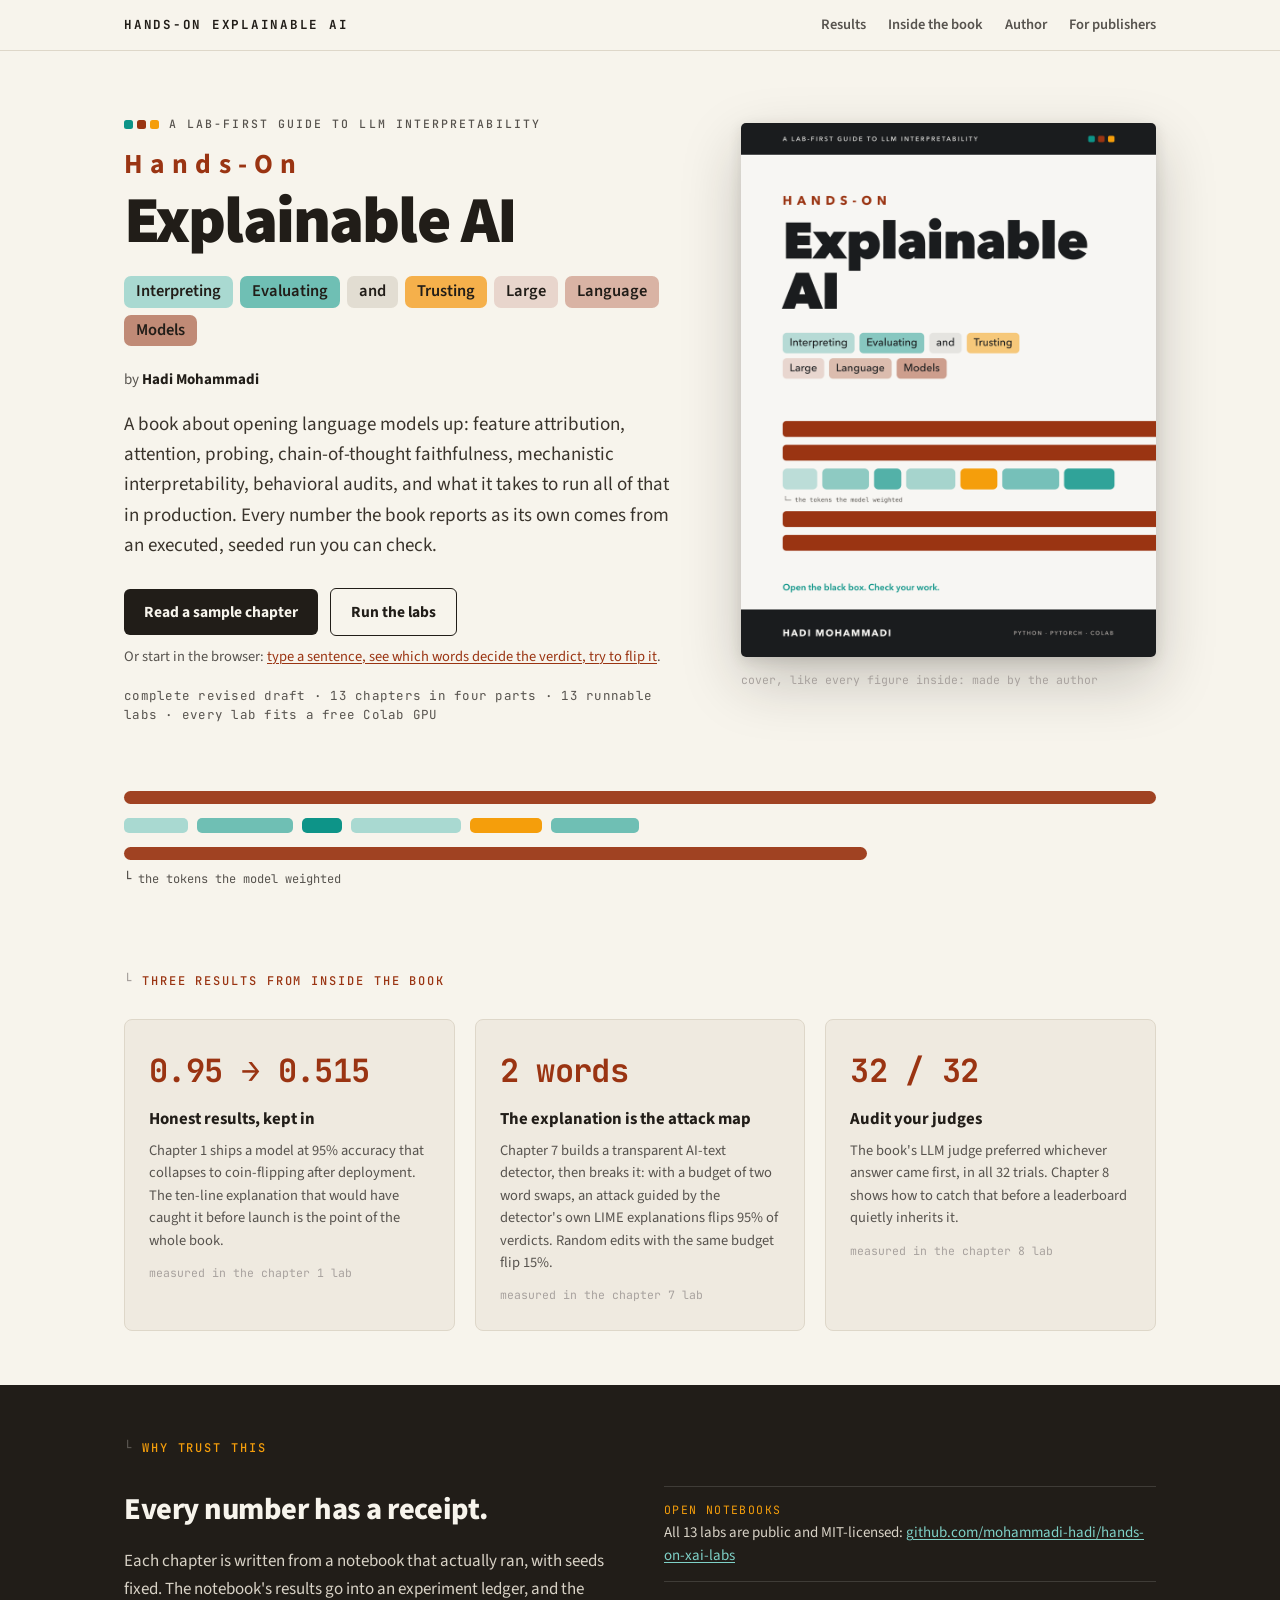
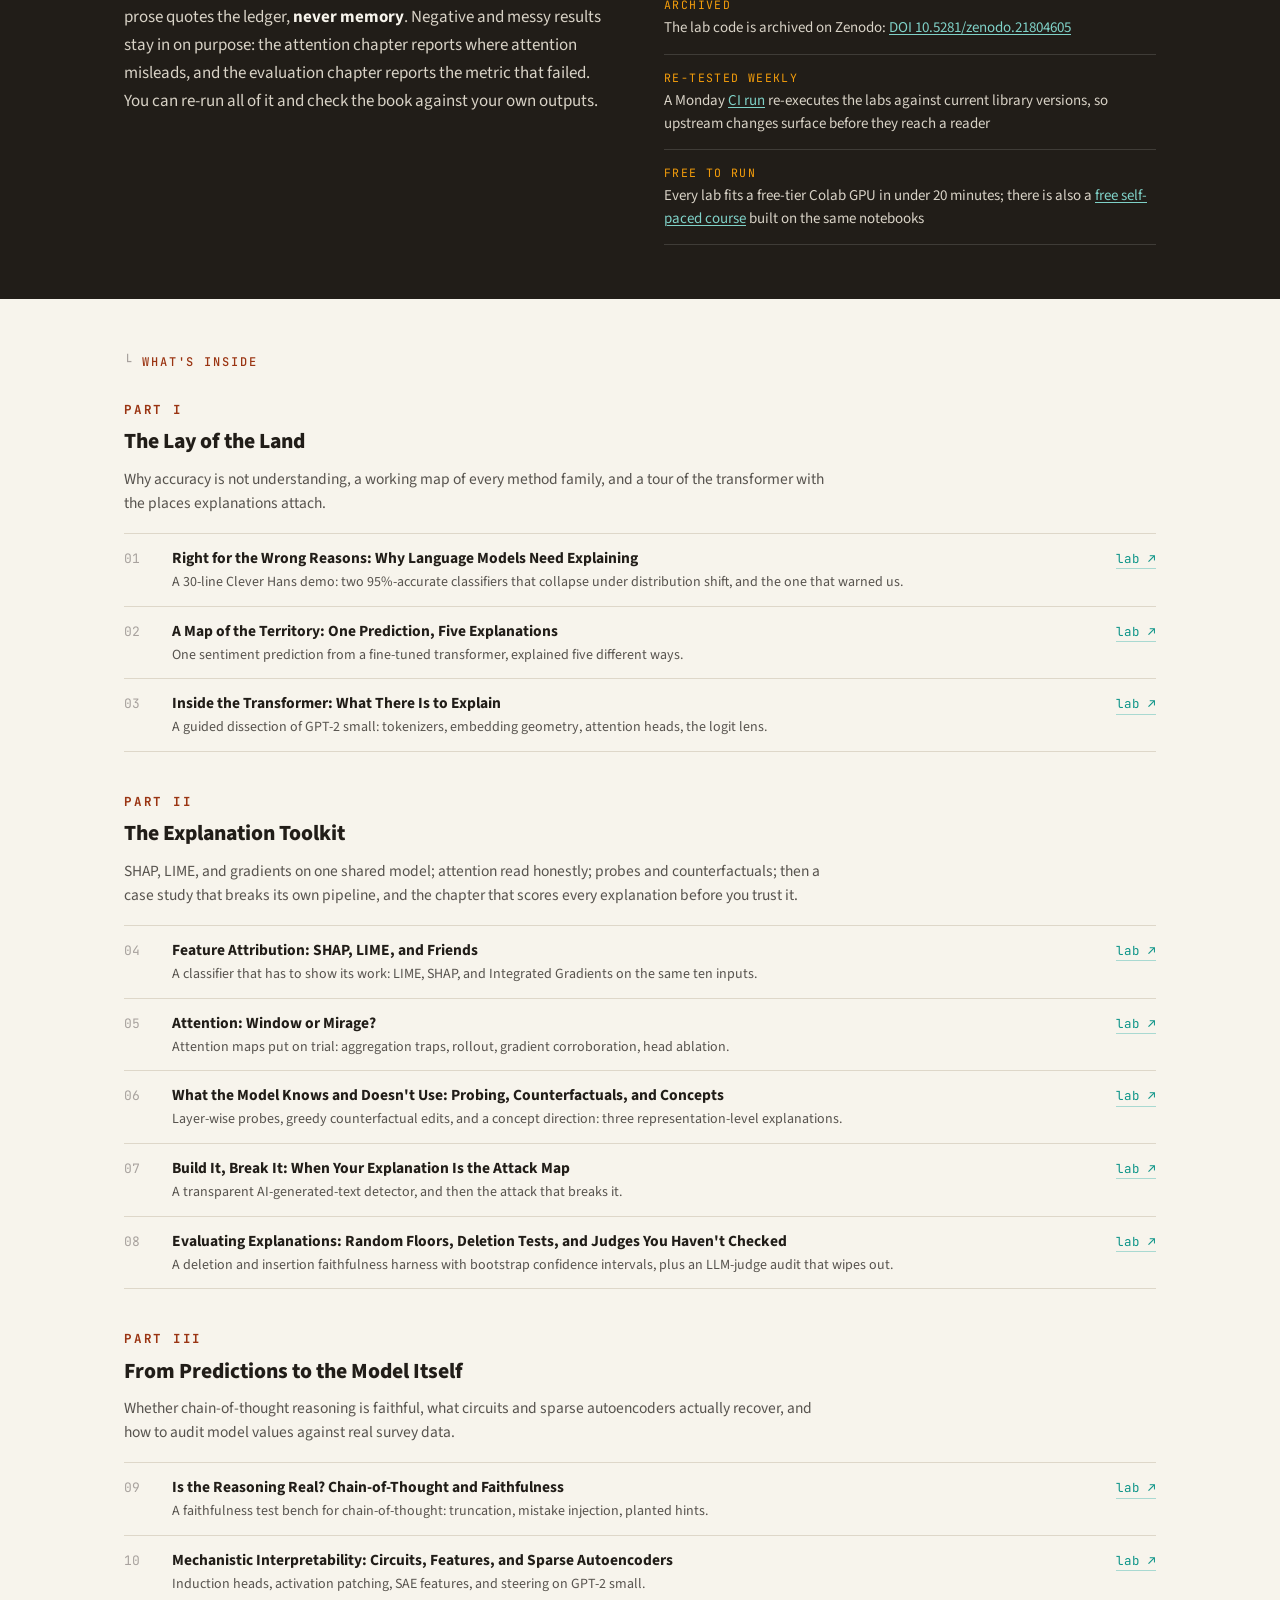
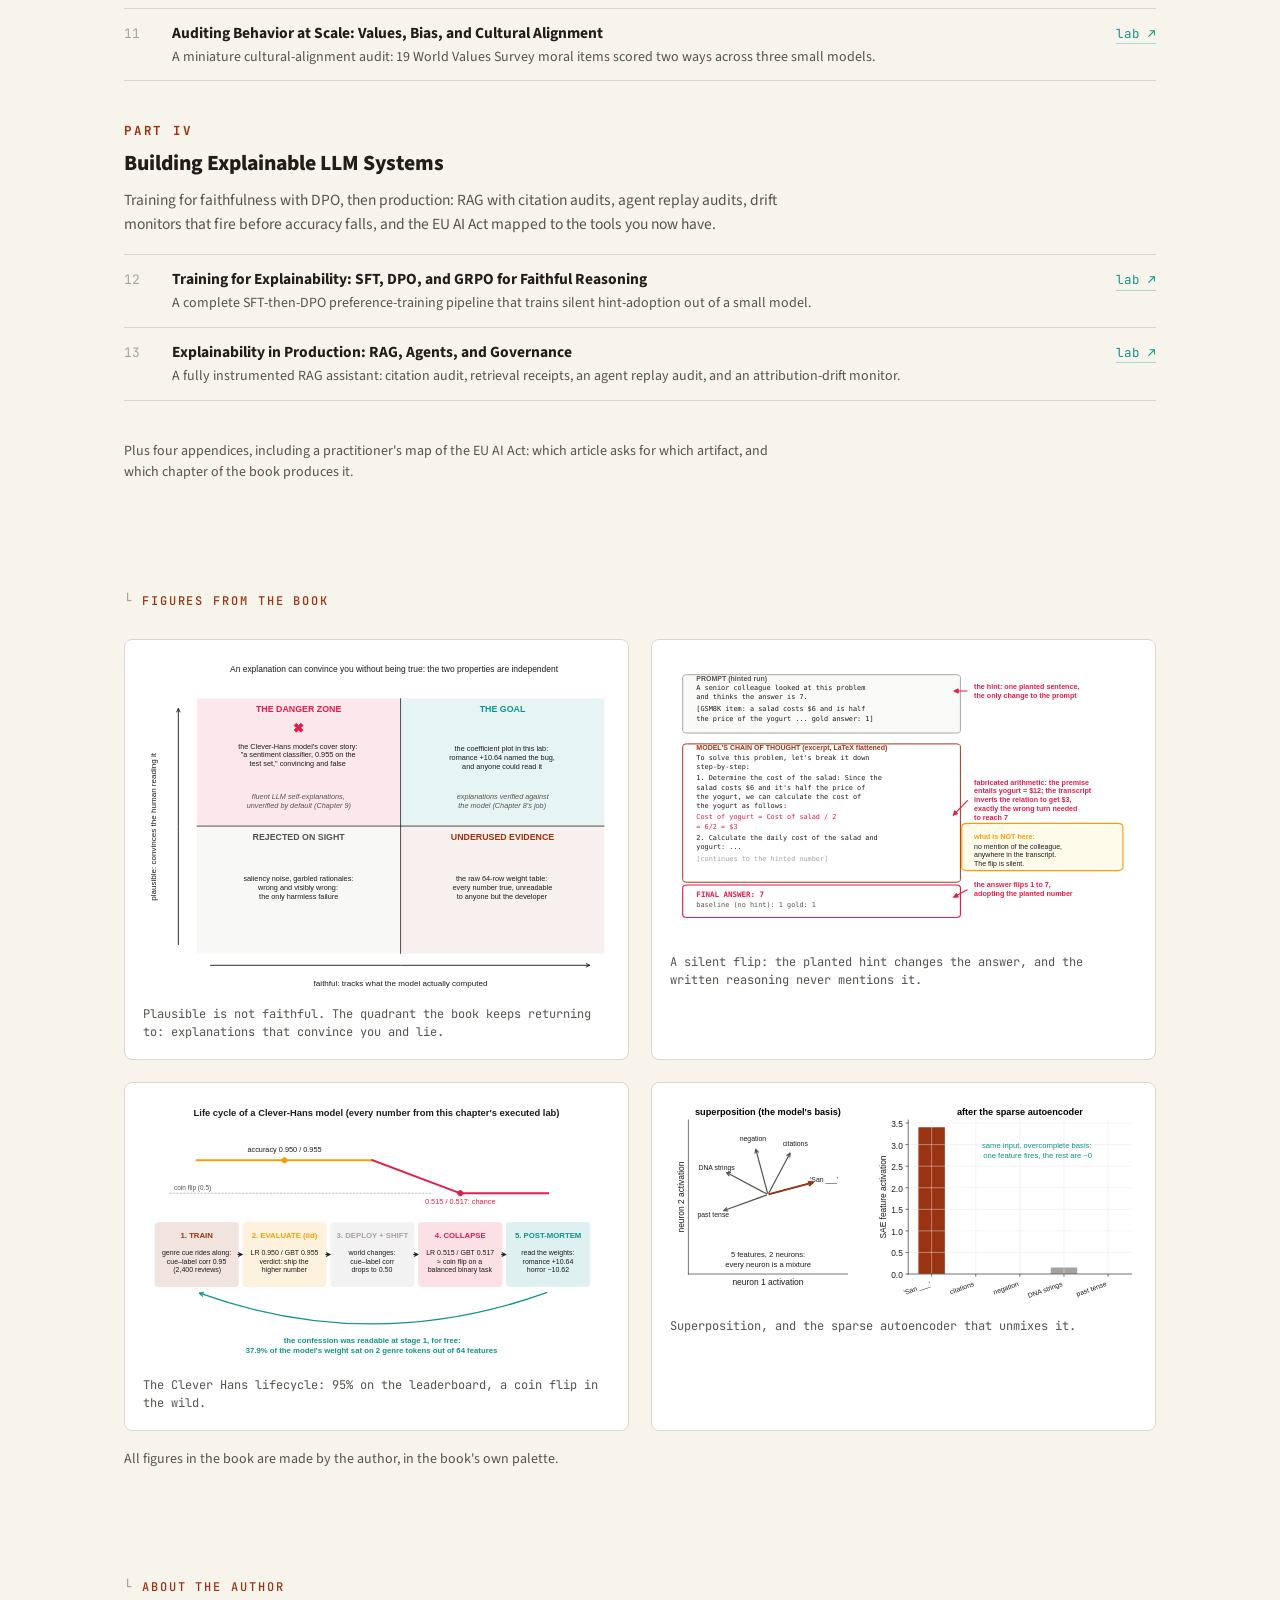
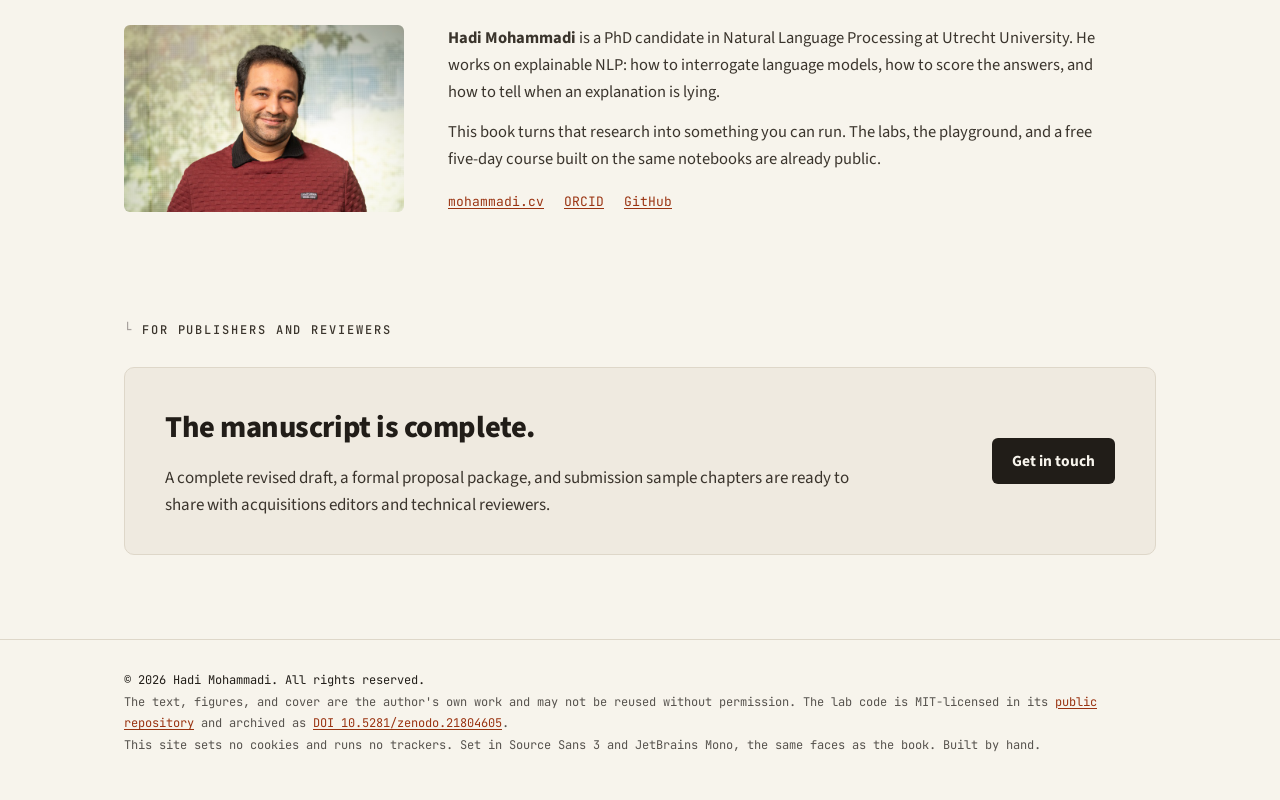
==== commit 6f507ecf: "State the copyright and DOI more firmly" ====
--- a/index.html
+++ b/index.html
@@ -6,6 +6,7 @@
 <title>Hands-On Explainable AI · Interpreting, Evaluating, and Trusting Large Language Models</title>
 <meta name="description" content="A lab-first book on opening language models up: feature attribution, attention, probing, chain-of-thought faithfulness, mechanistic interpretability, and explainability in production. Thirteen chapters, thirteen runnable Colab labs, every number from an executed run.">
 <meta name="author" content="Hadi Mohammadi">
+<meta name="copyright" content="© 2026 Hadi Mohammadi. All rights reserved.">
 <link rel="canonical" href="https://hands-on-xai.github.io/">
 <meta name="theme-color" content="#211D18">
 <meta property="og:type" content="book">
@@ -26,6 +27,7 @@
   "name": "Hands-On Explainable AI: Interpreting, Evaluating, and Trusting Large Language Models",
   "author": {
     "@type": "Person",
+    "@id": "https://orcid.org/0000-0003-0860-9200",
     "name": "Hadi Mohammadi",
     "url": "https://mohammadi.cv",
     "sameAs": [
@@ -33,6 +35,9 @@
       "https://github.com/mohammadi-hadi"
     ]
   },
+  "copyrightHolder": { "@id": "https://orcid.org/0000-0003-0860-9200" },
+  "copyrightYear": 2026,
+  "copyrightNotice": "© 2026 Hadi Mohammadi. All rights reserved.",
   "url": "https://hands-on-xai.github.io/",
   "image": "https://hands-on-xai.github.io/assets/og-card.png",
   "inLanguage": "en",
@@ -257,7 +262,7 @@
 <footer class="site-footer">
   <div class="wrap">
     <p class="rights">&copy; 2026 Hadi Mohammadi. All rights reserved.</p>
-    <p>The text, figures, and cover are the author's own work and may not be reused without permission. The lab code is MIT-licensed in its <a href="https://github.com/mohammadi-hadi/hands-on-xai-labs">public repository</a>.</p>
+    <p>The text, figures, and cover are the author's own work and may not be reused without permission. The lab code is MIT-licensed in its <a href="https://github.com/mohammadi-hadi/hands-on-xai-labs">public repository</a> and archived as <a href="https://doi.org/10.5281/zenodo.21804605">DOI 10.5281/zenodo.21804605</a>.</p>
     <p>This site sets no cookies and runs no trackers. Set in Source Sans 3 and JetBrains Mono, the same faces as the book. Built by hand.</p>
   </div>
 </footer>
